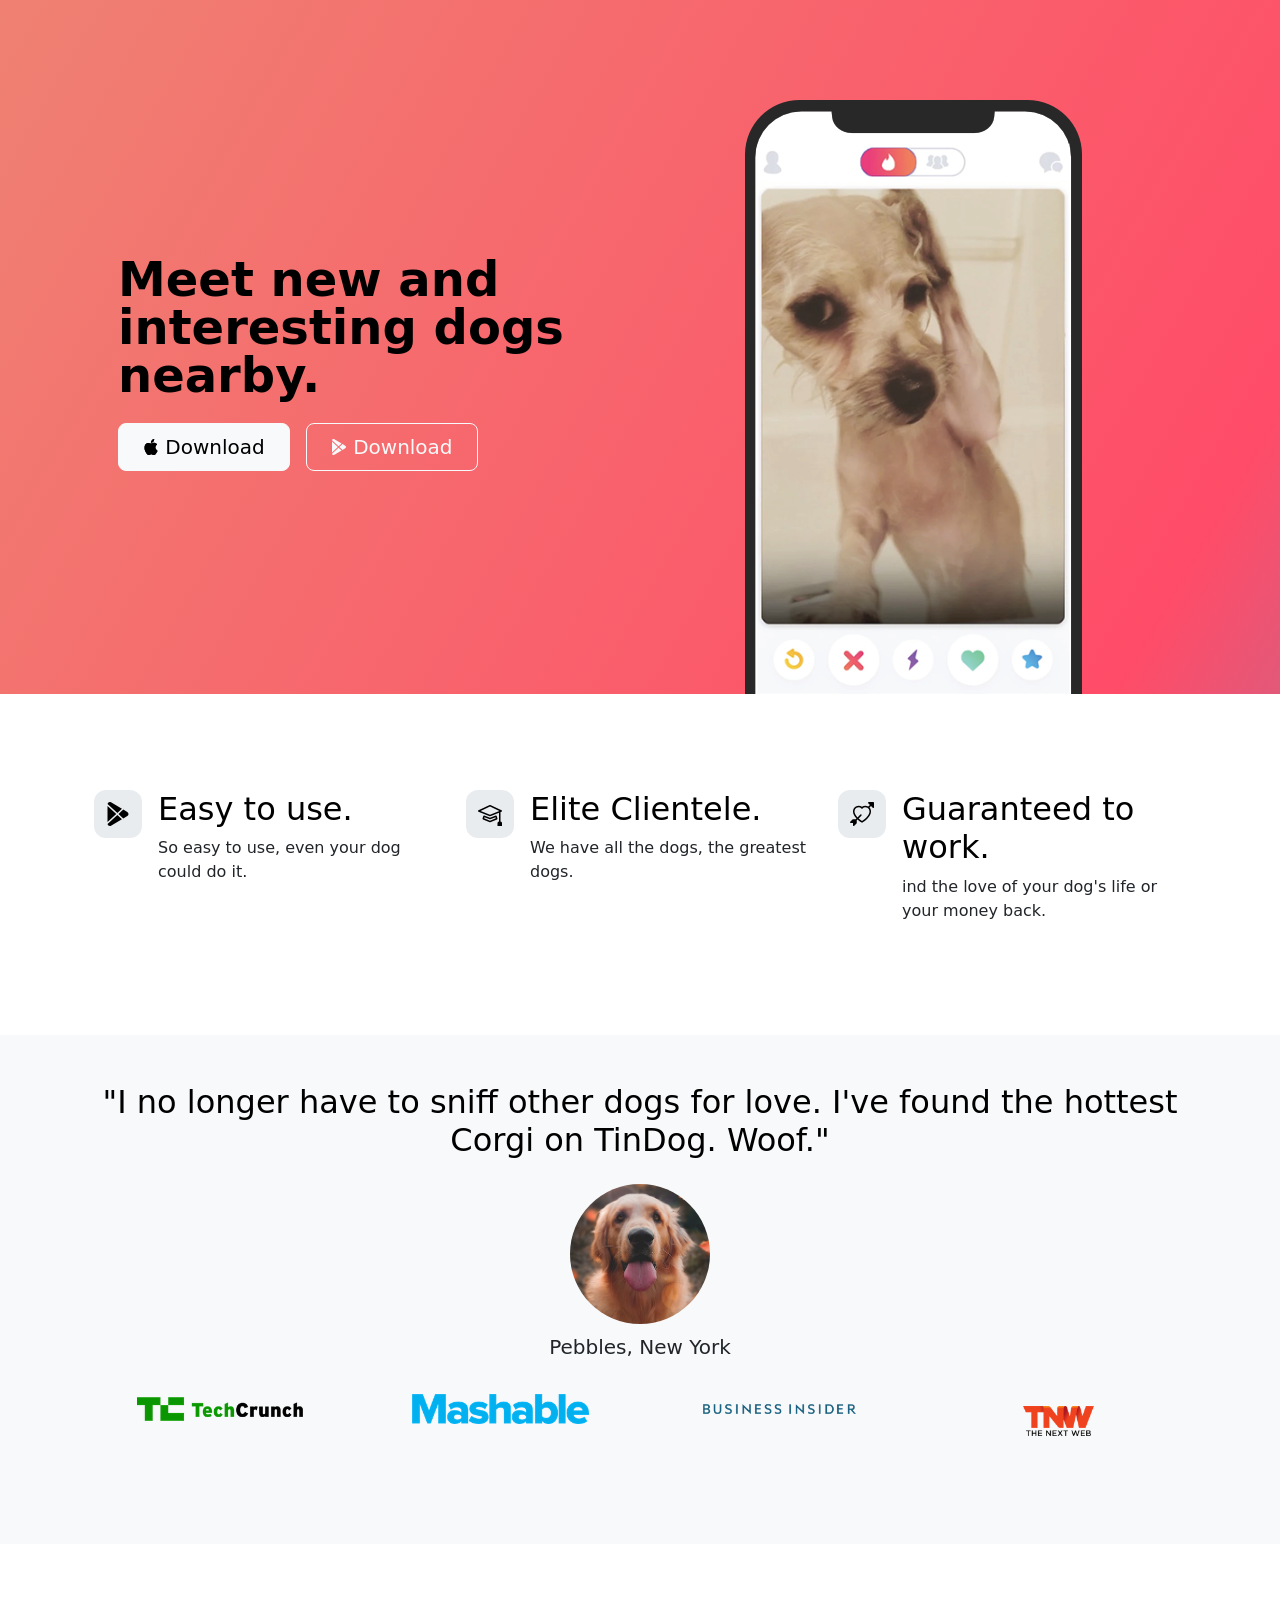
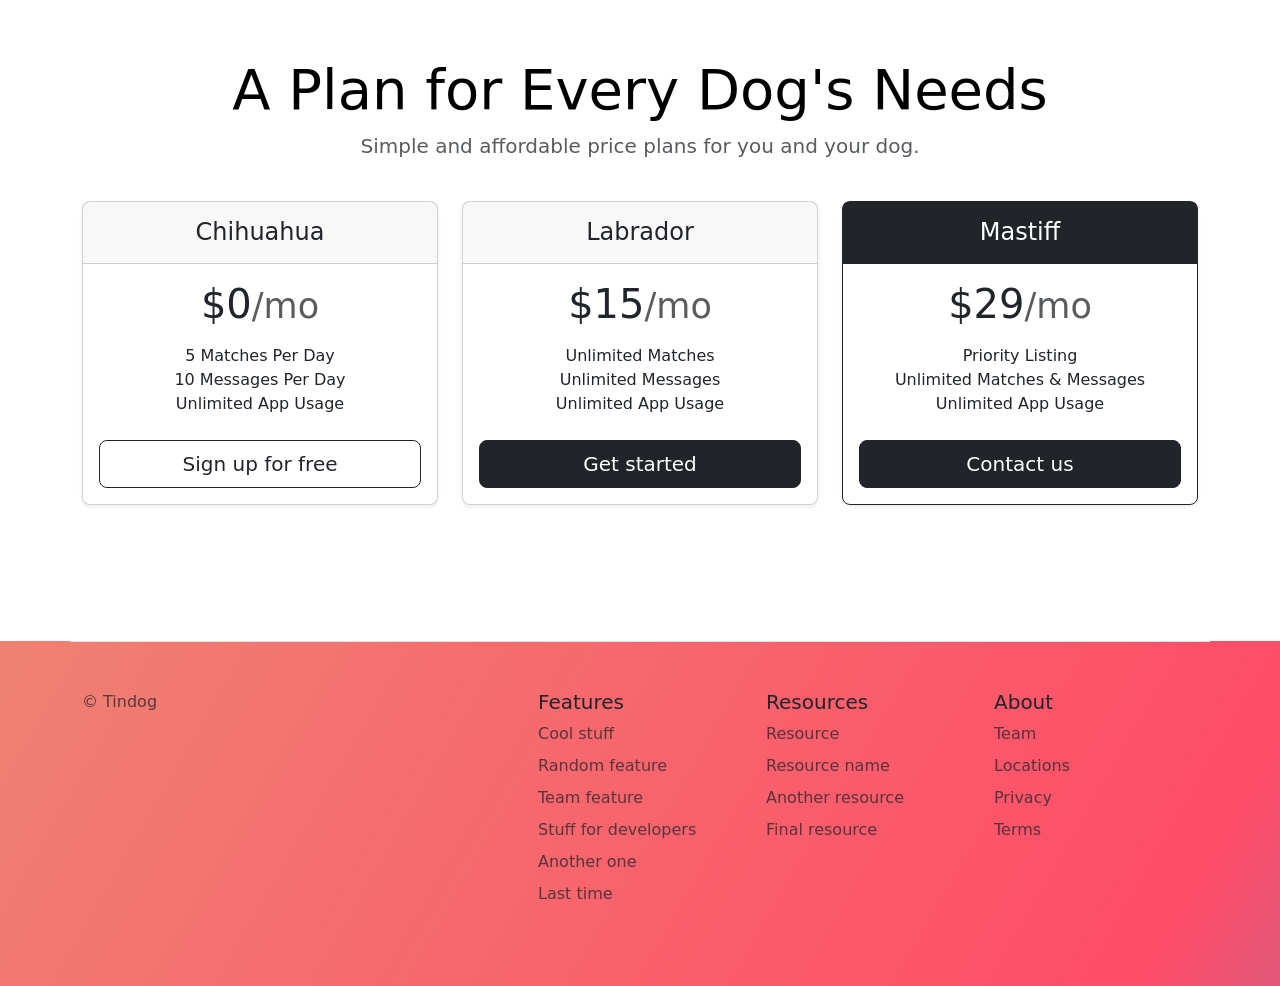
==== index.html @ 47ff02c5 "Add initial HTML structure for TinDog landing page and solution page - Created index.html with secti" ====
<!DOCTYPE html>
<html lang="en">
  <head>
    <meta charset="UTF-8" />
    <meta name="viewport" content="width=device-width, initial-scale=1.0" />
    <title>TinDog</title>
    <link
      href="https://cdn.jsdelivr.net/npm/bootstrap@5.3.8/dist/css/bootstrap.min.css"
      rel="stylesheet"
      integrity="sha384-sRIl4kxILFvY47J16cr9ZwB07vP4J8+LH7qKQnuqkuIAvNWLzeN8tE5YBujZqJLB"
      crossorigin="anonymous"
    />

    <link rel="stylesheet" href="css/style.css" />
  </head>

  <body>
    <!-- Title -->
    <section id="title" class="gradient-background">
      <div class="container col-xxl-8 px-5 pt-5 py-0">
        <div
          class="row flex-lg-row-reverse justify-content-center align-items-center g-5 py-0 pt-4"
        >
          <div class="col-10 col-sm-8 col-lg-6 pt-2">
            <img
              src="./images/iphone.png"
              class="d-block mx-lg-auto img-fluid mt-1 pt-3"
              alt="Bootstrap Themes"
              height="200"
              loading="lazy"
            />
          </div>
          <div class="col-lg-6">
            <h1 class="display-5 fw-bold text-body-emphasis lh-1 mb-3 py-2">
              Meet new and interesting dogs nearby.
            </h1>

            <div class="d-grid gap-2 d-md-flex justify-content-md-start pb-5">
              <button type="button" class="btn btn-light btn-lg px-4 me-md-2">
                <svg
                  xmlns="http://www.w3.org/2000/svg"
                  width="16"
                  height="16"
                  fill="currentColor"
                  class="bi bi-apple mb-1"
                  viewBox="0 0 16 16"
                >
                  <path
                    d="M11.182.008C11.148-.03 9.923.023 8.857 1.18c-1.066 1.156-.902 2.482-.878 2.516.024.034 1.52.087 2.475-1.258.955-1.345.762-2.391.728-2.43Zm3.314 11.733c-.048-.096-2.325-1.234-2.113-3.422.212-2.189 1.675-2.789 1.698-2.854.023-.065-.597-.79-1.254-1.157a3.692 3.692 0 0 0-1.563-.434c-.108-.003-.483-.095-1.254.116-.508.139-1.653.589-1.968.607-.316.018-1.256-.522-2.267-.665-.647-.125-1.333.131-1.824.328-.49.196-1.422.754-2.074 2.237-.652 1.482-.311 3.83-.067 4.56.244.729.625 1.924 1.273 2.796.576.984 1.34 1.667 1.659 1.899.319.232 1.219.386 1.843.067.502-.308 1.408-.485 1.766-.472.357.013 1.061.154 1.782.539.571.197 1.111.115 1.652-.105.541-.221 1.324-1.059 2.238-2.758.347-.79.505-1.217.473-1.282Z"
                  />
                  <path
                    d="M11.182.008C11.148-.03 9.923.023 8.857 1.18c-1.066 1.156-.902 2.482-.878 2.516.024.034 1.52.087 2.475-1.258.955-1.345.762-2.391.728-2.43Zm3.314 11.733c-.048-.096-2.325-1.234-2.113-3.422.212-2.189 1.675-2.789 1.698-2.854.023-.065-.597-.79-1.254-1.157a3.692 3.692 0 0 0-1.563-.434c-.108-.003-.483-.095-1.254.116-.508.139-1.653.589-1.968.607-.316.018-1.256-.522-2.267-.665-.647-.125-1.333.131-1.824.328-.49.196-1.422.754-2.074 2.237-.652 1.482-.311 3.83-.067 4.56.244.729.625 1.924 1.273 2.796.576.984 1.34 1.667 1.659 1.899.319.232 1.219.386 1.843.067.502-.308 1.408-.485 1.766-.472.357.013 1.061.154 1.782.539.571.197 1.111.115 1.652-.105.541-.221 1.324-1.059 2.238-2.758.347-.79.505-1.217.473-1.282Z"
                  />
                </svg>
                Download
              </button>
              <button type="button" class="btn btn-outline-light btn-lg px-4">
                <svg
                  xmlns="http://www.w3.org/2000/svg"
                  width="16"
                  height="16"
                  fill="currentColor"
                  class="bi bi-google-play mb-1"
                  viewBox="0 0 16 16"
                >
                  <path
                    d="M14.222 9.374c1.037-.61 1.037-2.137 0-2.748L11.528 5.04 8.32 8l3.207 2.96 2.694-1.586Zm-3.595 2.116L7.583 8.68 1.03 14.73c.201 1.029 1.36 1.61 2.303 1.055l7.294-4.295ZM1 13.396V2.603L6.846 8 1 13.396ZM1.03 1.27l6.553 6.05 3.044-2.81L3.333.215C2.39-.341 1.231.24 1.03 1.27Z"
                  />
                </svg>
                Download
              </button>
            </div>
          </div>
        </div>
      </div>
    </section>
    <!-- Features -->
    <section id="features">
      <div class="container px-4 py-5 p-0" id="hanging-icons" height="200">
        <div class="row g-4 py-5 pb-0 row-cols-1 row-cols-lg-3">
          <div class="col d-flex align-items-start">
            <div
              class="icon-square text-body-emphasis bg-body-secondary d-inline-flex align-items-center justify-content-center fs-4 flex-shrink-0 me-3"
            >
              <svg
                class="bi"
                width="1em"
                height="1em"
                aria-hidden="true"
                xmlns="http://www.w3.org/2000/svg"
                height="30"
                fill="currentColor"
                class="bi bi-check2-circle"
                viewBox="0 0 16 16"
              >
                <path
                  d="M14.222 9.374c1.037-.61 1.037-2.137 0-2.748L11.528 5.04 8.32 8l3.207 2.96 2.694-1.586Zm-3.595 2.116L7.583 8.68 1.03 14.73c.201 1.029 1.36 1.61 2.303 1.055l7.294-4.295ZM1 13.396V2.603L6.846 8 1 13.396ZM1.03 1.27l6.553 6.05 3.044-2.81L3.333.215C2.39-.341 1.231.24 1.03 1.27Z"
                />
                <use xlink:href="#toggles2"></use>
              </svg>
            </div>
            <div>
              <h3 class="fs-2 text-body-emphasis">Easy to use.</h3>
              <p>So easy to use, even your dog could do it.</p>
            </div>
          </div>
          <div class="col d-flex align-items-start">
            <div
              class="icon-square text-body-emphasis bg-body-secondary d-inline-flex align-items-center justify-content-center fs-4 flex-shrink-0 me-3"
            >
              <svg
                class="bi"
                width="1em"
                height="1em"
                aria-hidden="true"
                xmlns="http://www.w3.org/2000/svg"
                height="30"
                fill="currentColor"
                class="bi bi-mortarboard"
                viewBox="0 0 16 16"
              >
                <path
                  d="M8.211 2.047a.5.5 0 0 0-.422 0l-7.5 3.5a.5.5 0 0 0 .025.917l7.5 3a.5.5 0 0 0 .372 0L14 7.14V13a1 1 0 0 0-1 1v2h3v-2a1 1 0 0 0-1-1V6.739l.686-.275a.5.5 0 0 0 .025-.917l-7.5-3.5ZM8 8.46 1.758 5.965 8 3.052l6.242 2.913L8 8.46Z"
                />
                <path
                  d="M4.176 9.032a.5.5 0 0 0-.656.327l-.5 1.7a.5.5 0 0 0 .294.605l4.5 1.8a.5.5 0 0 0 .372 0l4.5-1.8a.5.5 0 0 0 .294-.605l-.5-1.7a.5.5 0 0 0-.656-.327L8 10.466 4.176 9.032Zm-.068 1.873.22-.748 3.496 1.311a.5.5 0 0 0 .352 0l3.496-1.311.22.748L8 12.46l-3.892-1.556Z"
                />
                <use xlink:href="#cpu-fill"></use>
              </svg>
            </div>
            <div>
              <h3 class="fs-2 text-body-emphasis">Elite Clientele.</h3>
              <p>We have all the dogs, the greatest dogs.</p>
            </div>
          </div>
          <div class="col d-flex align-items-start">
            <div
              class="icon-square text-body-emphasis bg-body-secondary d-inline-flex align-items-center justify-content-center fs-4 flex-shrink-0 me-3"
            >
              <svg
                class="bi"
                width="1em"
                height="1em"
                aria-hidden="true"
                xmlns="http://www.w3.org/2000/svg"
                height="30"
                fill="currentColor"
                class="bi bi-arrow-through-heart"
                viewBox="0 0 16 16"
              >
                <path
                  fill-rule="evenodd"
                  d="M2.854 15.854A.5.5 0 0 1 2 15.5V14H.5a.5.5 0 0 1-.354-.854l1.5-1.5A.5.5 0 0 1 2 11.5h1.793l.53-.53c-.771-.802-1.328-1.58-1.704-2.32-.798-1.575-.775-2.996-.213-4.092C3.426 2.565 6.18 1.809 8 3.233c1.25-.98 2.944-.928 4.212-.152L13.292 2 12.147.854A.5.5 0 0 1 12.5 0h3a.5.5 0 0 1 .5.5v3a.5.5 0 0 1-.854.354L14 2.707l-1.006 1.006c.236.248.44.531.6.845.562 1.096.585 2.517-.213 4.092-.793 1.563-2.395 3.288-5.105 5.08L8 13.912l-.276-.182a21.86 21.86 0 0 1-2.685-2.062l-.539.54V14a.5.5 0 0 1-.146.354l-1.5 1.5Zm2.893-4.894A20.419 20.419 0 0 0 8 12.71c2.456-1.666 3.827-3.207 4.489-4.512.679-1.34.607-2.42.215-3.185-.817-1.595-3.087-2.054-4.346-.761L8 4.62l-.358-.368c-1.259-1.293-3.53-.834-4.346.761-.392.766-.464 1.845.215 3.185.323.636.815 1.33 1.519 2.065l1.866-1.867a.5.5 0 1 1 .708.708L5.747 10.96Z"
                />
                <use xlink:href="#tools"></use>
              </svg>
            </div>
            <div>
              <h3 class="fs-2 text-body-emphasis">Guaranteed to work.</h3>
              <p>ind the love of your dog's life or your money back.</p>
            </div>
          </div>
        </div>
      </div>
    </section>
    <!-- Testimonial -->
    <section id="testimonial" class="bg-body-tertiary">
      <div class="my-5 bg-body-tertiary">
        <div class="pb-5 text-center by-body-em">
          <div class="container py-5">
            <h2 class="text-body-emphasis">
              "I no longer have to sniff other dogs for love. I've found the
              hottest Corgi on TinDog. Woof."
            </h2>
            <div class="py-3">
              <img
                src="./images/dog-img.jpg"
                class="bd-placeholder-img rounded-circle"
                alt="Example image"
                aria-label="Placeholder"
                preserveAspectRatio="xMidYMid slice"
                width="140"
                height="140"
                loading="lazy"
              />
              <title>Placeholder</title>
              <rect
                width="100%"
                height="100%"
                fill="var(--bs-secondary-color)"
              ></rect>
              <p class="col-lg-8 mx-auto lead mt-2">Pebbles, New York</p>
            </div>
            <div class="container" id="custom-cards">
              <div class="row text-center align-items-center">
                <div class="col-lg-3 col-sm-12 pb-4">
                  <img
                    src="images/techcrunch.png"
                    src="images/tnw.png"
                    height="30"
                    alt="techcrunch"
                  />
                </div>

                <div class="col-lg-3 col-sm-12 pb-4">
                  <img
                    src="images/mashable.png"
                    src="images/tnw.png"
                    height="30"
                    alt="mashable"
                  />
                </div>

                <div class="col-lg-3 col-sm-12 pb-4">
                  <img
                    src="images/bizinsider.png"
                    height="30"
                    alt="bizinsider"
                  />
                </div>

                <div class="col-lg-3 col-sm-12">
                  <img src="images/tnw.png" height="30" alt="tnw" />
                </div>
              </div>
            </div>
          </div>
        </div>
      </div>
    </section>
    <!-- Pricing -->
    <section id="pricing">
      <div class="container py-5">
        <div class="pricing-header p-3 pb-md-4 mx-auto text-center">
          <h1 class="display-4 fw-normal text-body-emphasis">
            A Plan for Every Dog's Needs
          </h1>
          <p class="fs-5 text-body-secondary">
            Simple and affordable price plans for you and your dog.
          </p>
        </div>
        <div class="row row-cols-1 row-cols-md-3 mb-3 text-center">
          <div class="col">
            <div class="card mb-4 rounded-3 shadow-sm">
              <div class="card-header py-3">
                <h4 class="my-0 fw-normal">Chihuahua</h4>
              </div>
              <div class="card-body">
                <h1 class="card-title pricing-card-title">
                  $0<small class="text-body-secondary fw-light">/mo</small>
                </h1>
                <ul class="list-unstyled mt-3 mb-4">
                  <li>5 Matches Per Day</li>
                  <li>10 Messages Per Day</li>
                  <li>Unlimited App Usage</li>
                </ul>
                <button type="button" class="w-100 btn btn-lg btn-outline-dark">
                  Sign up for free
                </button>
              </div>
            </div>
          </div>
          <div class="col">
            <div class="card mb-4 rounded-3 shadow-sm">
              <div class="card-header py-3">
                <h4 class="my-0 fw-normal">Labrador</h4>
              </div>
              <div class="card-body">
                <h1 class="card-title pricing-card-title">
                  $15<small class="text-body-secondary fw-light">/mo</small>
                </h1>
                <ul class="list-unstyled mt-3 mb-4">
                  <li>Unlimited Matches</li>
                  <li>Unlimited Messages</li>
                  <li>Unlimited App Usage</li>
                </ul>
                <button type="button" class="w-100 btn btn-lg btn-dark">
                  Get started
                </button>
              </div>
            </div>
          </div>
          <div class="col">
            <div class="card mb-4 rounded-3 shadow-sm border-dark">
              <div class="card-header py-3 text-bg-dark border-dark">
                <h4 class="my-0 fw-normal">Mastiff</h4>
              </div>
              <div class="card-body">
                <h1 class="card-title pricing-card-title">
                  $29<small class="text-body-secondary fw-light">/mo</small>
                </h1>
                <ul class="list-unstyled mt-3 mb-4">
                  <li>Priority Listing</li>
                  <li>Unlimited Matches & Messages</li>
                  <li>Unlimited App Usage</li>
                </ul>
                <button type="button" class="w-100 btn btn-lg btn-dark">
                  Contact us
                </button>
              </div>
            </div>
          </div>
        </div>
      </div>
    </section>

    <!-- Footer -->
    <section id="footer" class="gradient-background">
      <div class="container my-0">
        <footer
          class="footer row row-cols-1 row-cols-sm-1 row-cols-md-5 py-5 mt-5 border-top"
        >
          <div class="col mb-3">
            <a class="text-body-secondary text-decoration-none" href="#"
              >© Tindog</a
            >
          </div>
          <div class="col mb-3"></div>
          <div class="col mb-3">
            <h5>Features</h5>
            <ul class="list-unstyled flex-column text-small">
              <li class="mb-2">
                <a
                  class="link-secondary text-decoration-none text-body-secondary fw-light"
                  href="#"
                  >Cool stuff</a
                >
              </li>
              <li class="mb-2">
                <a
                  class="link-secondary text-decoration-none text-body-secondary fw-light"
                  href="#"
                  >Random feature</a
                >
              </li>
              <li class="mb-2">
                <a
                  class="link-secondary text-decoration-none text-body-secondary fw-light"
                  href="#"
                  >Team feature</a
                >
              </li>
              <li class="mb-2">
                <a
                  class="link-secondary text-decoration-none text-body-secondary fw-light"
                  href="#"
                  >Stuff for developers</a
                >
              </li>
              <li class="mb-2">
                <a
                  class="link-secondary text-decoration-none text-body-secondary fw-light"
                  href="#"
                  >Another one</a
                >
              </li>
              <li class="mb-2">
                <a
                  class="link-secondary text-decoration-none text-body-secondary fw-light"
                  href="#"
                  >Last time</a
                >
              </li>
            </ul>
          </div>
          <div class="col mb-3">
            <h5>Resources</h5>
            <ul
              class="list-unstyled flex-column text-body-secondary text-small"
            >
              <li class="mb-2">
                <a
                  class="link-secondary text-decoration-none text-body-secondary fw-light"
                  href="#"
                  >Resource</a
                >
              </li>
              <li class="mb-2">
                <a
                  class="link-secondary text-decoration-none text-body-secondary fw-light"
                  href="#"
                  >Resource name</a
                >
              </li>
              <li class="mb-2">
                <a
                  class="link-secondary text-decoration-none text-body-secondary fw-light"
                  href="#"
                  >Another resource</a
                >
              </li>
              <li class="mb-2">
                <a
                  class="link-secondary text-decoration-none text-body-secondary fw-light"
                  href="#"
                  >Final resource</a
                >
              </li>
            </ul>
          </div>
          <div class="col mb-3">
            <h5>About</h5>
            <ul class="list-unstyled flex-column text-small">
              <li class="mb-2">
                <a
                  class="link-secondary text-decoration-none text-body-secondary fw-light"
                  href="#"
                  >Team</a
                >
              </li>
              <li class="mb-2">
                <a
                  class="link-secondary text-decoration-none text-body-secondary fw-light"
                  href="#"
                  >Locations</a
                >
              </li>
              <li class="mb-2">
                <a
                  class="link-secondary text-decoration-none text-body-secondary fw-light"
                  href="#"
                  >Privacy</a
                >
              </li>
              <li class="mb-2">
                <a
                  class="link-secondary text-decoration-none text-body-secondary fw-light"
                  href="#"
                  >Terms</a
                >
              </li>
            </ul>
          </div>
        </footer>
      </div>
    </section>
    <!-- Bootstrap JS Bundle with Popper -->
    <script
      src="https://cdn.jsdelivr.net/npm/bootstrap@5.3.8/dist/js/bootstrap.bundle.min.js"
      integrity="sha384-FKyoEForCGlyvwx9Hj09JcYn3nv7wiPVlz7YYwJrWVcXK/BmnVDxM+D2scQbITxI"
      crossorigin="anonymous"
    ></script>
  </body>
</html>
---- css/style.css ----
.gradient-background {
  background: linear-gradient(300deg, #00bfff, #ff4c68, #ef8172);
  background-size: 180% 180%;
  animation: gradient-animation 18s ease infinite;
}

@keyframes gradient-animation {
  0% {
    background-position: 0% 50%;
  }
  50% {
    background-position: 100% 50%;
  }
  100% {
    background-position: 0% 50%;
  }
}

.icon-square {
  width: 3rem;
  height: 3rem;
  border-radius: 0.75rem;
}

.profile-img {
  height: 100px;
  border-radius: 50%;
}

/* Testimonial: default (light) background and smooth transition to dark */
#tetimonial {
  background-color: rgb(248, 249, 250); /* light gray */
  color: #111111; /* dark text for contrast */
  transition: background-color 240ms ease, color 240ms ease;
}


/* Dark-mode: prefer user's OS/browser setting */
@media (prefers-color-scheme: dark) {
  #testimonial {
    background-color: rgb(52, 85, 101);
    color: #121213; /* light text for contrast in dark mode */
  }
}

/* Manual toggle: add `dark-mode` to the root element to force dark styling */
.dark-mode #testimonial {
  background-color: rgb(248, 249, 250);
  color: #0e0f0f;
}
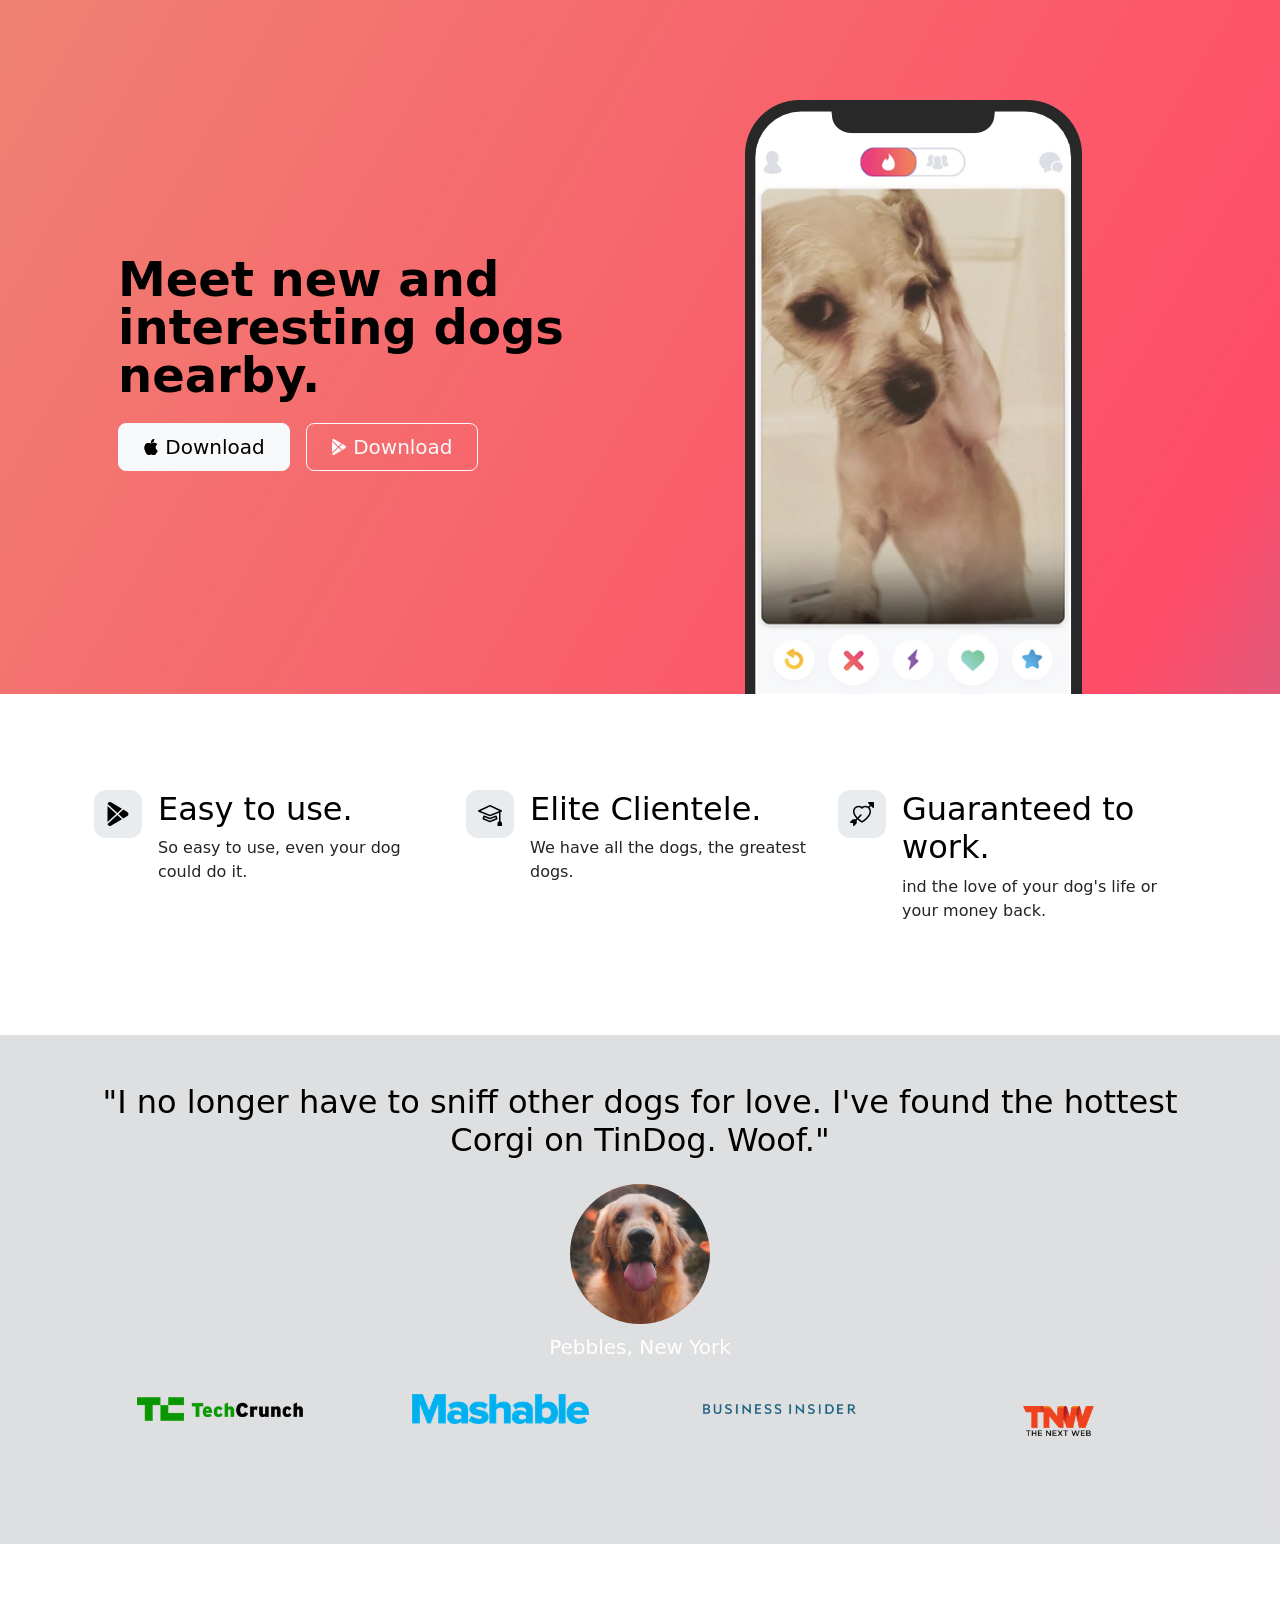
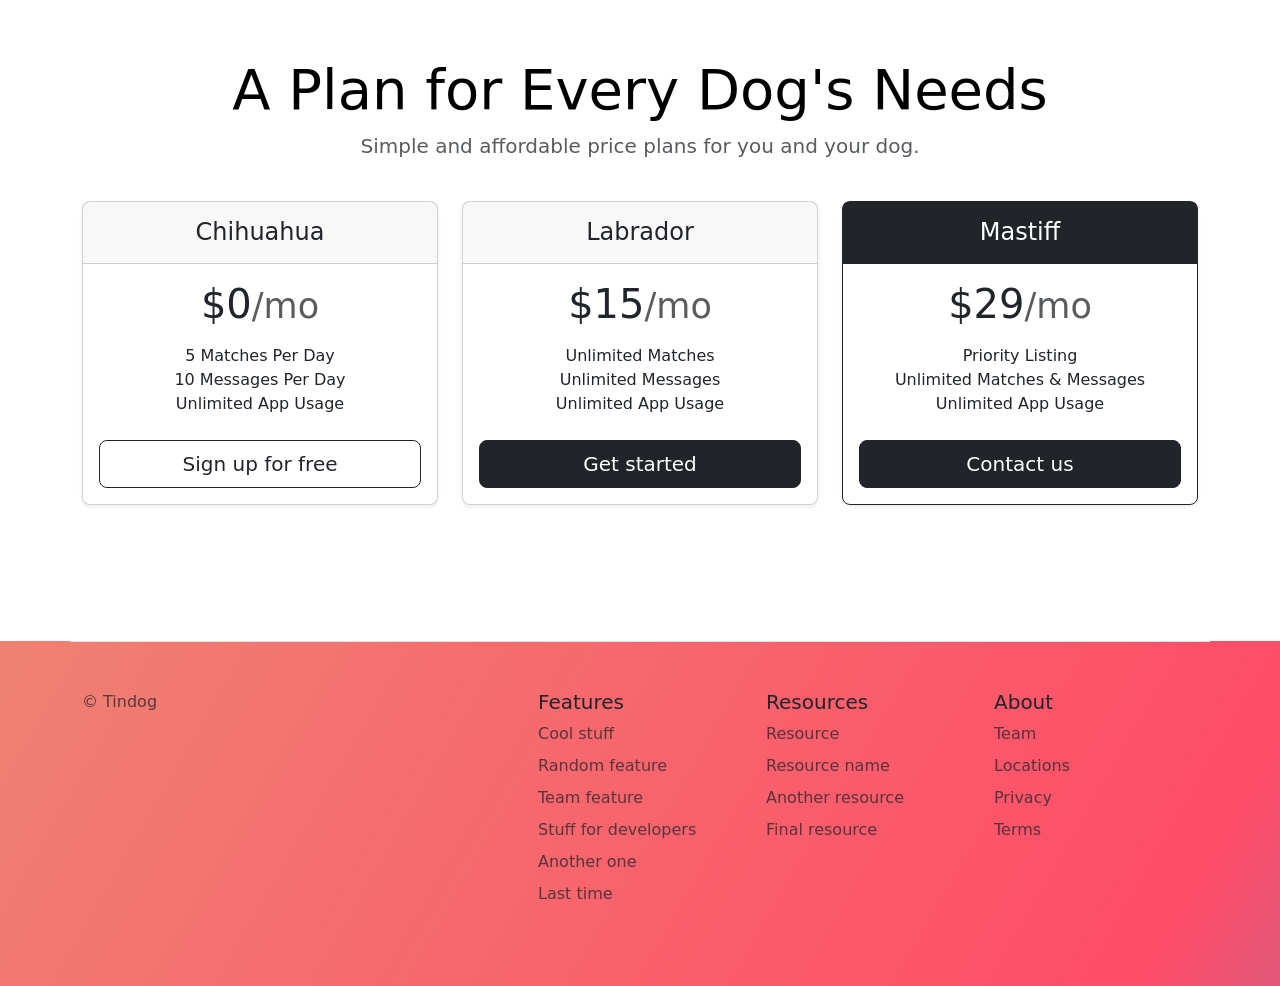
==== commit 7eb308e3: "Fix testimonial section styles and clean up HTML structure" ====
--- a/index.html
+++ b/index.html
@@ -164,9 +164,9 @@
       </div>
     </section>
     <!-- Testimonial -->
-    <section id="testimonial" class="bg-body-tertiary">
-      <div class="my-5 bg-body-tertiary">
-        <div class="pb-5 text-center by-body-em">
+    <section id="testimonial">
+      <div class="my-5">
+        <div class="pb-5 text-center">
           <div class="container py-5">
             <h2 class="text-body-emphasis">
               "I no longer have to sniff other dogs for love. I've found the
--- a/css/style.css
+++ b/css/style.css
@@ -28,9 +28,9 @@
 }
 
 /* Testimonial: default (light) background and smooth transition to dark */
-#tetimonial {
-  background-color: rgb(248, 249, 250); /* light gray */
-  color: #111111; /* dark text for contrast */
+#testimonial {
+  background-color: rgba(93, 96, 108, 0.2); /* light gray */
+  color: #ffffff; /* dark text for contrast */
   transition: background-color 240ms ease, color 240ms ease;
 }
 
@@ -38,13 +38,7 @@
 /* Dark-mode: prefer user's OS/browser setting */
 @media (prefers-color-scheme: dark) {
   #testimonial {
-    background-color: rgb(52, 85, 101);
+    background-color: rgb(248, 249, 250);
     color: #121213; /* light text for contrast in dark mode */
   }
-}
-
-/* Manual toggle: add `dark-mode` to the root element to force dark styling */
-.dark-mode #testimonial {
-  background-color: rgb(248, 249, 250);
-  color: #0e0f0f;
-}
+}
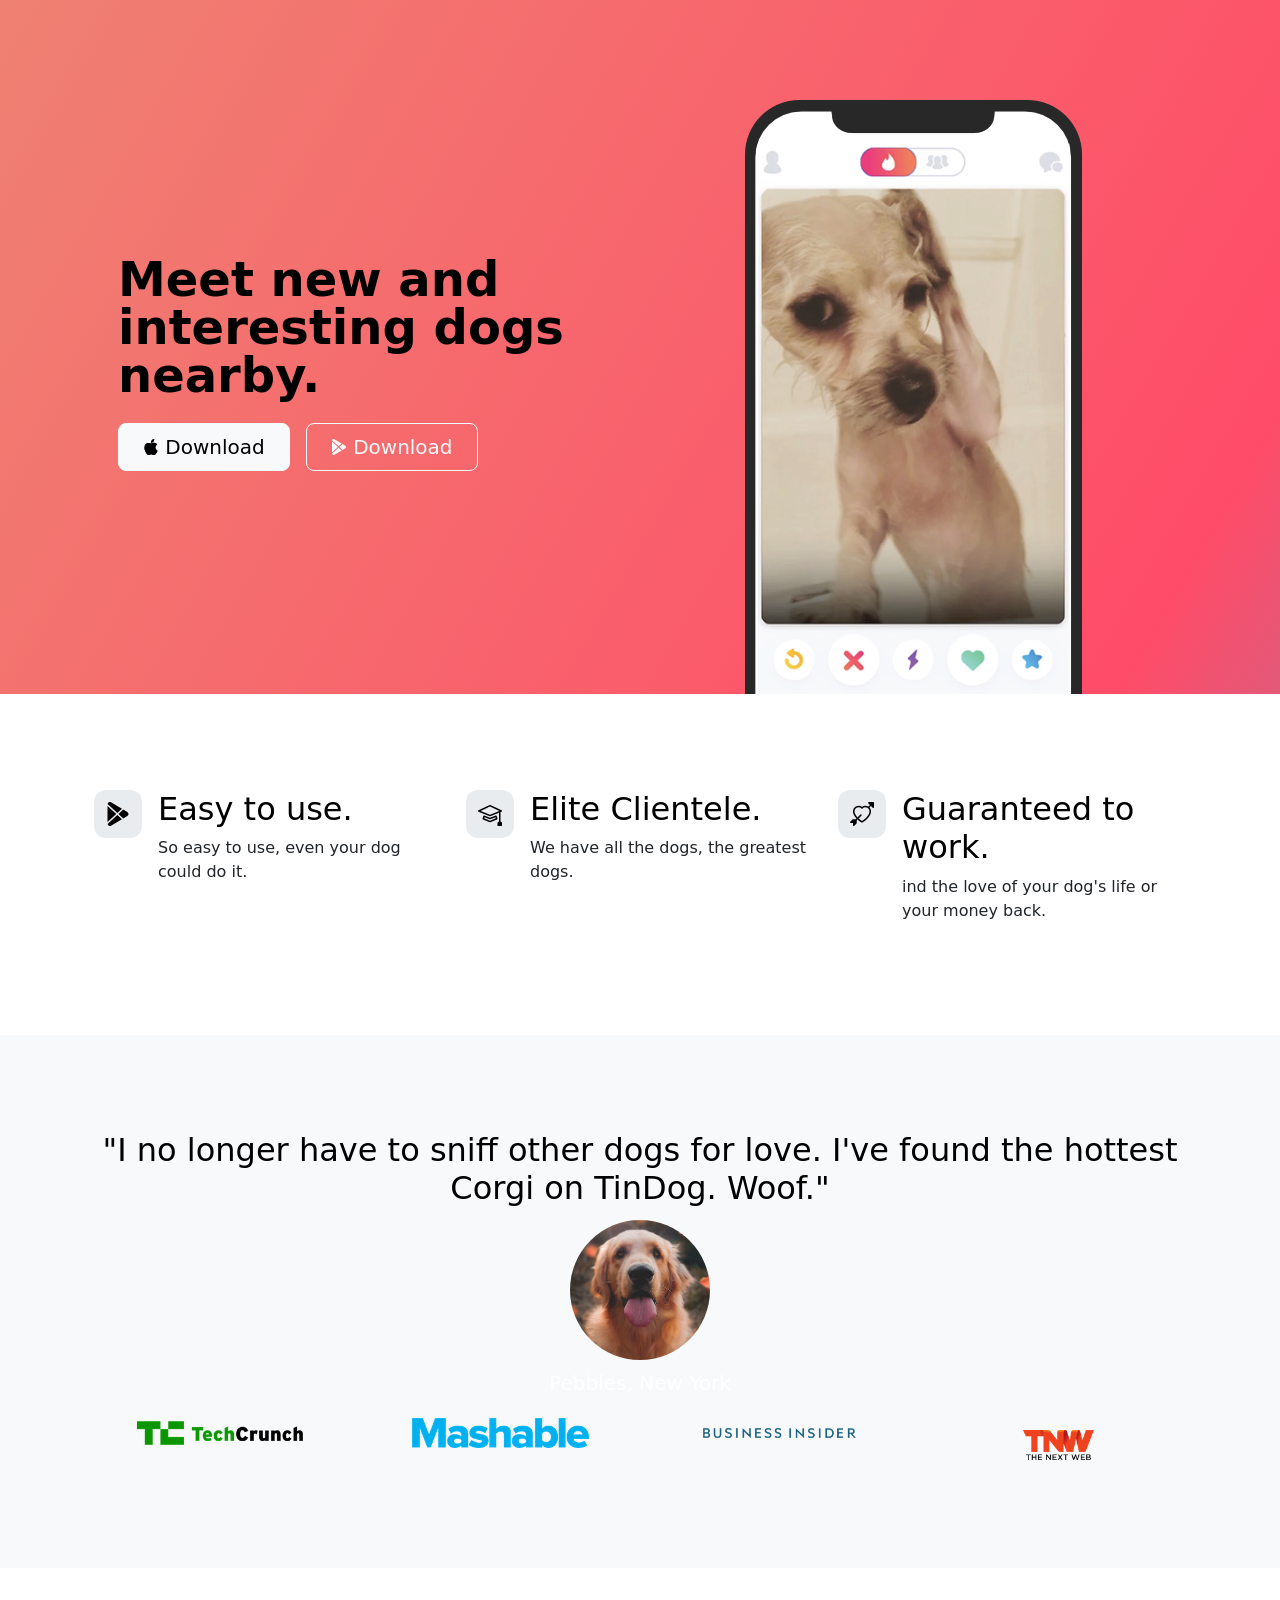
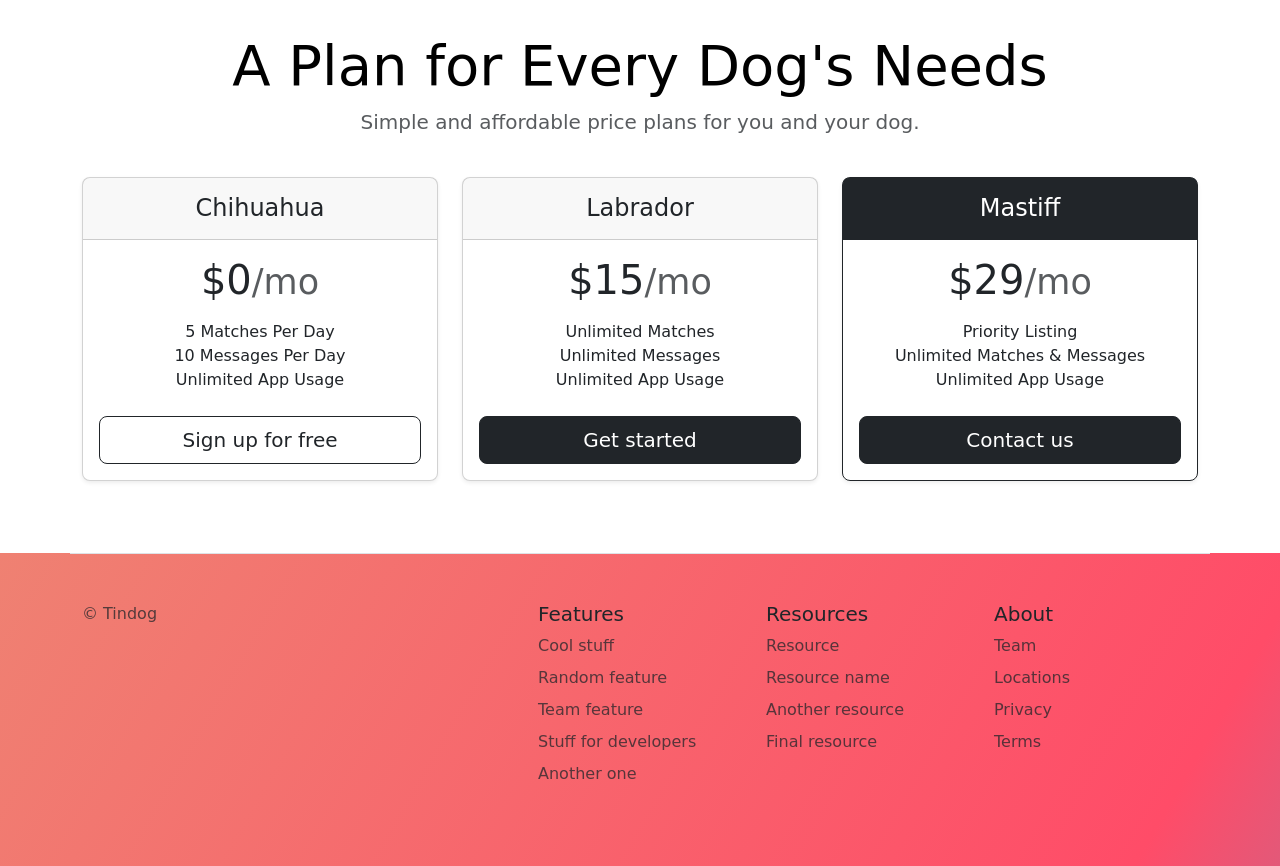
==== commit b3870e8e: "Refactor testimonial section styles and update HTML structure for improved layout" ====
--- a/index.html
+++ b/index.html
@@ -164,15 +164,15 @@
       </div>
     </section>
     <!-- Testimonial -->
-    <section id="testimonial">
+    <section id="testimonial" class="bg-body-tertiary">
       <div class="my-5">
-        <div class="pb-5 text-center">
+        <div class="p-5 text-center" class="bg-body-tertiary">
           <div class="container py-5">
             <h2 class="text-body-emphasis">
               "I no longer have to sniff other dogs for love. I've found the
               hottest Corgi on TinDog. Woof."
             </h2>
-            <div class="py-3">
+            <div class="py-1">
               <img
                 src="./images/dog-img.jpg"
                 class="bd-placeholder-img rounded-circle"
@@ -230,7 +230,7 @@
     </section>
     <!-- Pricing -->
     <section id="pricing">
-      <div class="container py-5">
+      <div class="container">
         <div class="pricing-header p-3 pb-md-4 mx-auto text-center">
           <h1 class="display-4 fw-normal text-body-emphasis">
             A Plan for Every Dog's Needs
@@ -254,7 +254,10 @@
                   <li>10 Messages Per Day</li>
                   <li>Unlimited App Usage</li>
                 </ul>
-                <button type="button" class="w-100 btn btn-lg btn-outline-dark">
+                <button
+                  type="button"
+                  class="button-price1 w-100 btn btn-lg btn-outline-dark"
+                >
                   Sign up for free
                 </button>
               </div>
@@ -274,7 +277,10 @@
                   <li>Unlimited Messages</li>
                   <li>Unlimited App Usage</li>
                 </ul>
-                <button type="button" class="w-100 btn btn-lg btn-dark">
+                <button
+                  type="button"
+                  class="button-price2 w-100 btn btn-lg btn-dark"
+                >
                   Get started
                 </button>
               </div>
@@ -294,7 +300,10 @@
                   <li>Unlimited Matches & Messages</li>
                   <li>Unlimited App Usage</li>
                 </ul>
-                <button type="button" class="w-100 btn btn-lg btn-dark">
+                <button
+                  type="button"
+                  class="button-price3 w-100 btn btn-lg btn-dark"
+                >
                   Contact us
                 </button>
               </div>
@@ -306,7 +315,7 @@
 
     <!-- Footer -->
     <section id="footer" class="gradient-background">
-      <div class="container my-0">
+      <div class="container my-0 pt-0">
         <footer
           class="footer row row-cols-1 row-cols-sm-1 row-cols-md-5 py-5 mt-5 border-top"
         >
@@ -352,13 +361,6 @@
                   class="link-secondary text-decoration-none text-body-secondary fw-light"
                   href="#"
                   >Another one</a
-                >
-              </li>
-              <li class="mb-2">
-                <a
-                  class="link-secondary text-decoration-none text-body-secondary fw-light"
-                  href="#"
-                  >Last time</a
                 >
               </li>
             </ul>
--- a/css/style.css
+++ b/css/style.css
@@ -27,13 +27,14 @@
   border-radius: 50%;
 }
 
+
+
 /* Testimonial: default (light) background and smooth transition to dark */
 #testimonial {
-  background-color: rgba(93, 96, 108, 0.2); /* light gray */
+  background-color: rgba(89, 114, 142, 0.25); /* light gray */
   color: #ffffff; /* dark text for contrast */
   transition: background-color 240ms ease, color 240ms ease;
 }
-
 
 /* Dark-mode: prefer user's OS/browser setting */
 @media (prefers-color-scheme: dark) {
@@ -41,4 +42,6 @@
     background-color: rgb(248, 249, 250);
     color: #121213; /* light text for contrast in dark mode */
   }
+
+ 
 }
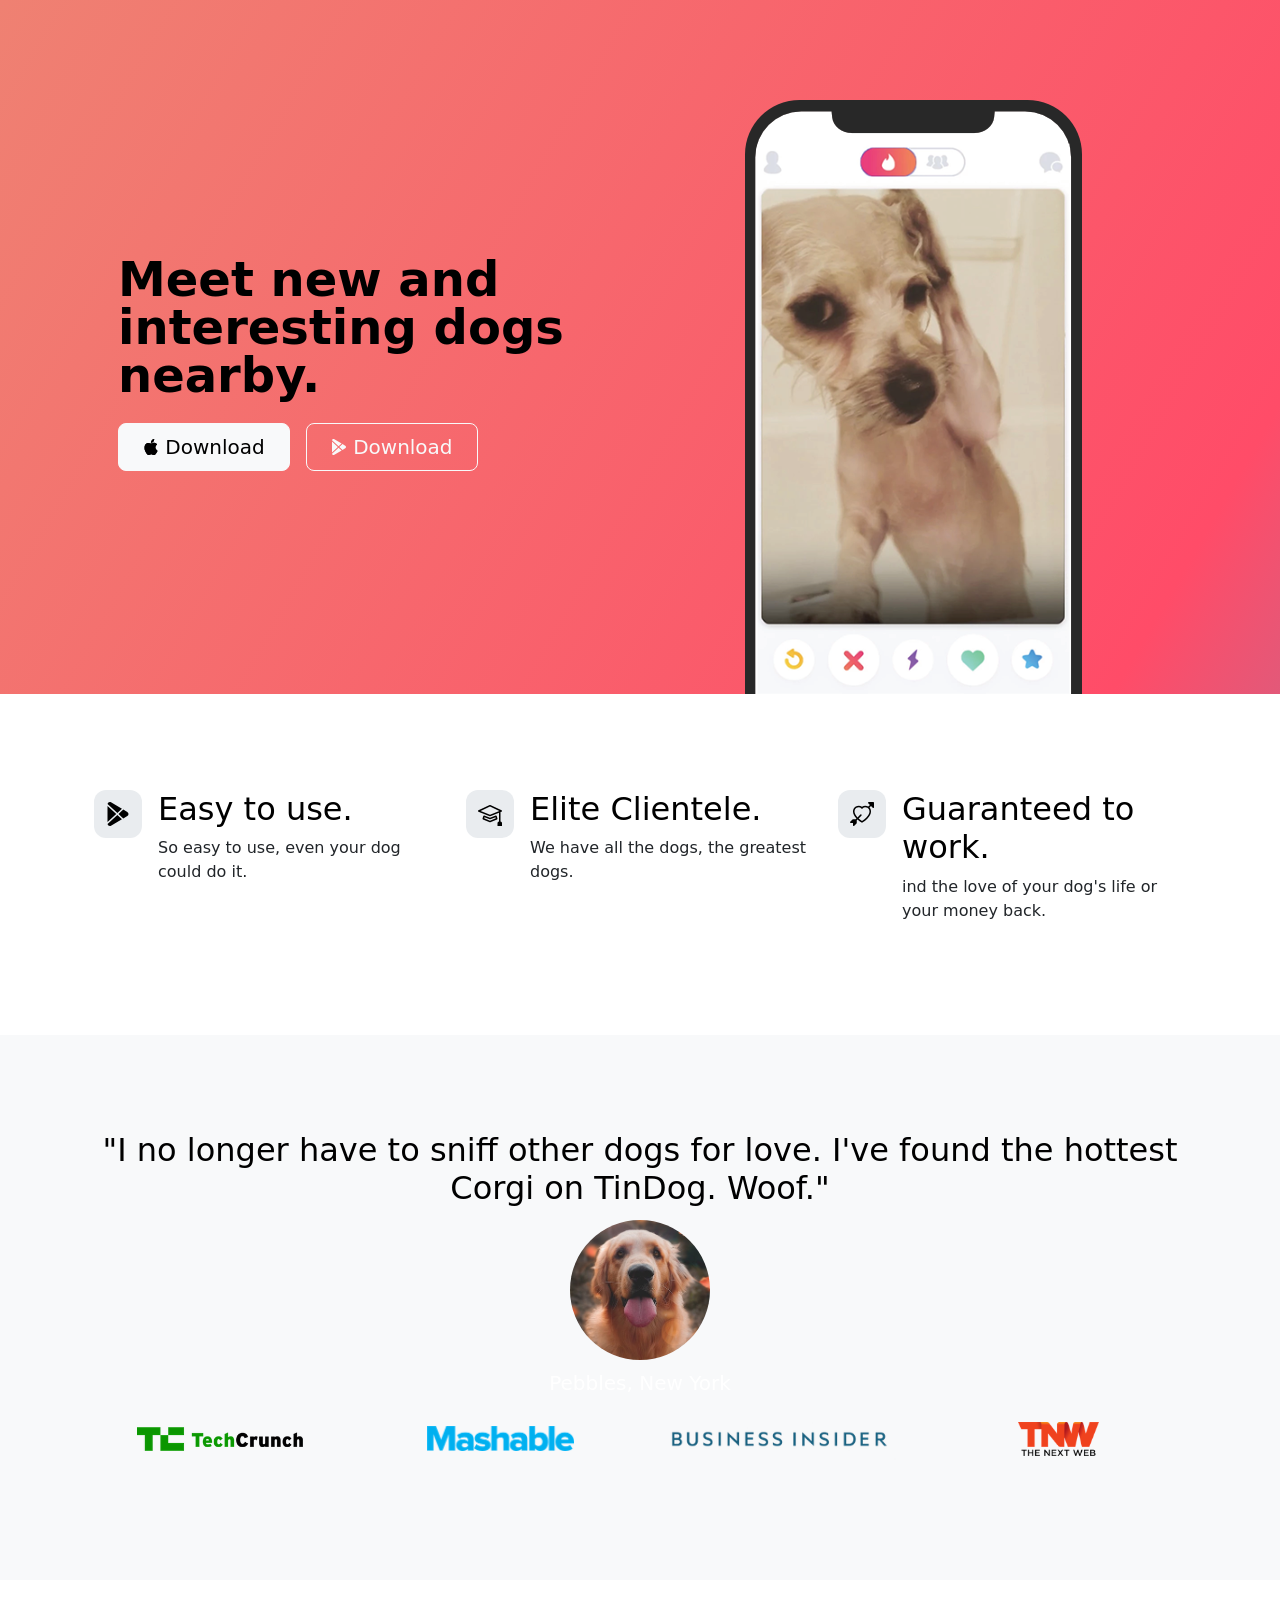
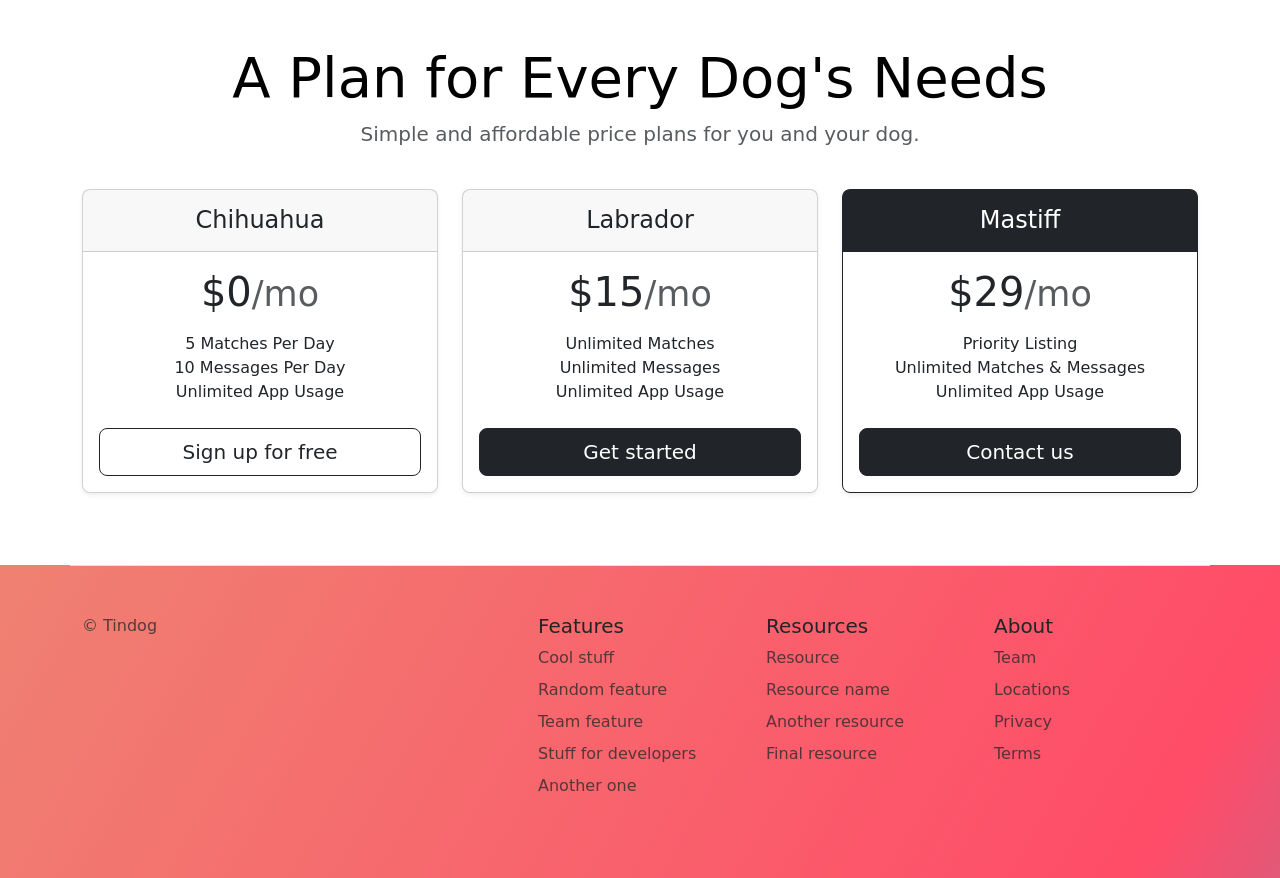
==== commit 796d8849: "Adjust image heights in testimonial section for better alignment" ====
--- a/index.html
+++ b/index.html
@@ -206,7 +206,7 @@
                   <img
                     src="images/mashable.png"
                     src="images/tnw.png"
-                    height="30"
+                    height="25"
                     alt="mashable"
                   />
                 </div>
@@ -214,13 +214,13 @@
                 <div class="col-lg-3 col-sm-12 pb-4">
                   <img
                     src="images/bizinsider.png"
-                    height="30"
+                    height="42"
                     alt="bizinsider"
                   />
                 </div>
 
-                <div class="col-lg-3 col-sm-12">
-                  <img src="images/tnw.png" height="30" alt="tnw" />
+                <div class="col-lg-3 col-sm-12 pb-4">
+                  <img src="images/tnw.png" height="34" alt="tnw" />
                 </div>
               </div>
             </div>
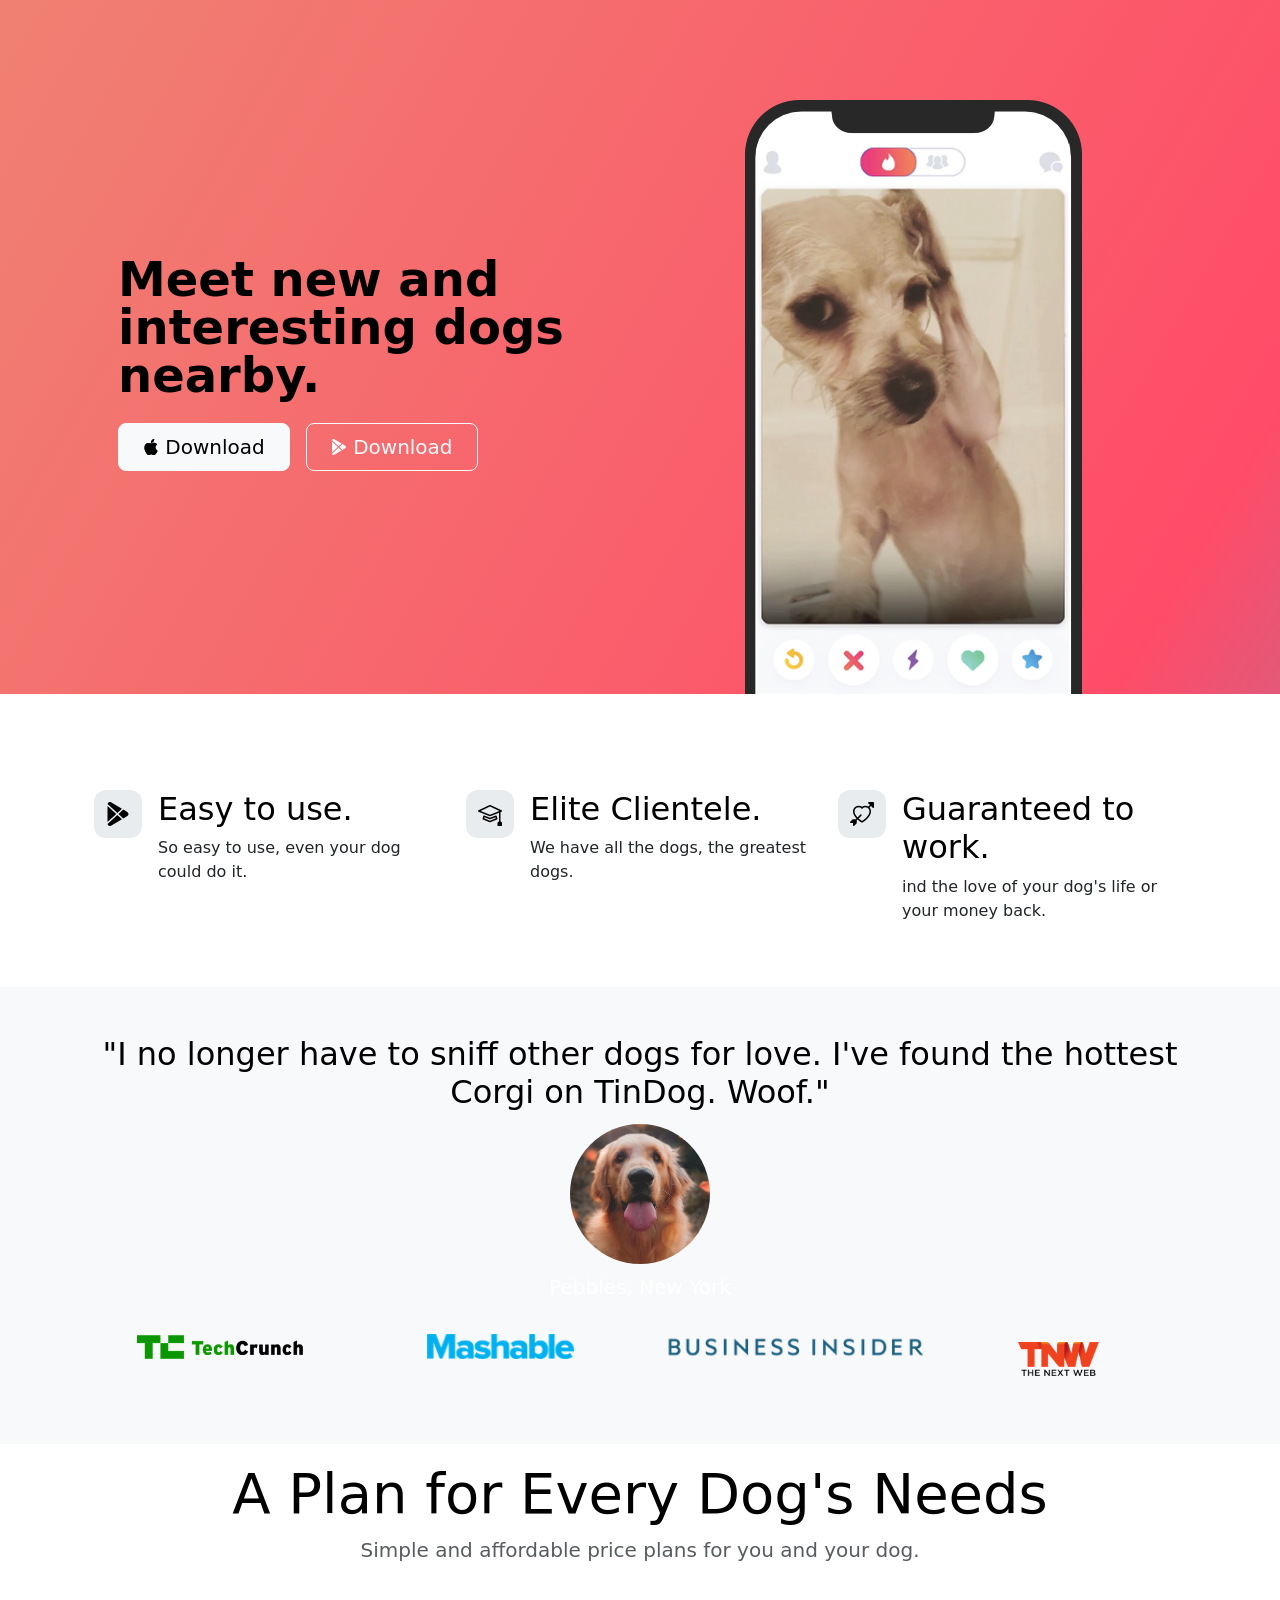
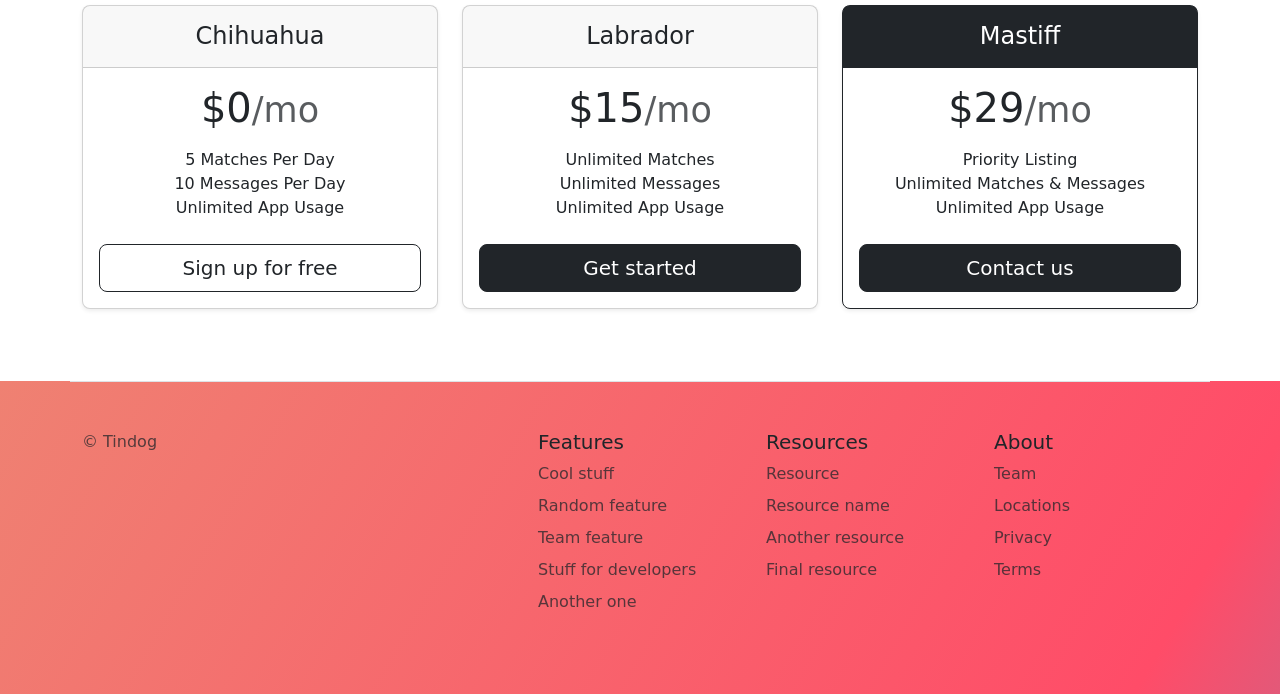
==== commit 8a2ed8ea: "Fix image source paths and adjust heights in the testimonial section for better display" ====
--- a/index.html
+++ b/index.html
@@ -165,9 +165,9 @@
     </section>
     <!-- Testimonial -->
     <section id="testimonial" class="bg-body-tertiary">
-      <div class="my-5">
-        <div class="p-5 text-center" class="bg-body-tertiary">
-          <div class="container py-5">
+      <div class="my-0">
+        <div class="p-4 text-center" class="bg-body-tertiary">
+          <div class="container py-4">
             <h2 class="text-body-emphasis">
               "I no longer have to sniff other dogs for love. I've found the
               hottest Corgi on TinDog. Woof."
@@ -195,32 +195,26 @@
               <div class="row text-center align-items-center">
                 <div class="col-lg-3 col-sm-12 pb-4">
                   <img
-                    src="images/techcrunch.png"
-                    src="images/tnw.png"
+                    src="./images/techcrunch.png"
                     height="30"
                     alt="techcrunch"
                   />
                 </div>
 
                 <div class="col-lg-3 col-sm-12 pb-4">
-                  <img
-                    src="images/mashable.png"
-                    src="images/tnw.png"
-                    height="25"
-                    alt="mashable"
-                  />
+                  <img src="./images/mashable.png" height="25" alt="mashable" />
                 </div>
 
                 <div class="col-lg-3 col-sm-12 pb-4">
                   <img
-                    src="images/bizinsider.png"
-                    height="42"
+                    src="./images/bizinsider.png"
+                    height="50"
                     alt="bizinsider"
                   />
                 </div>
 
-                <div class="col-lg-3 col-sm-12 pb-4">
-                  <img src="images/tnw.png" height="34" alt="tnw" />
+                <div class="col-lg-3 col-sm-12 pb-0">
+                  <img src="./images/tnw.png" height="34" alt="tnw" />
                 </div>
               </div>
             </div>
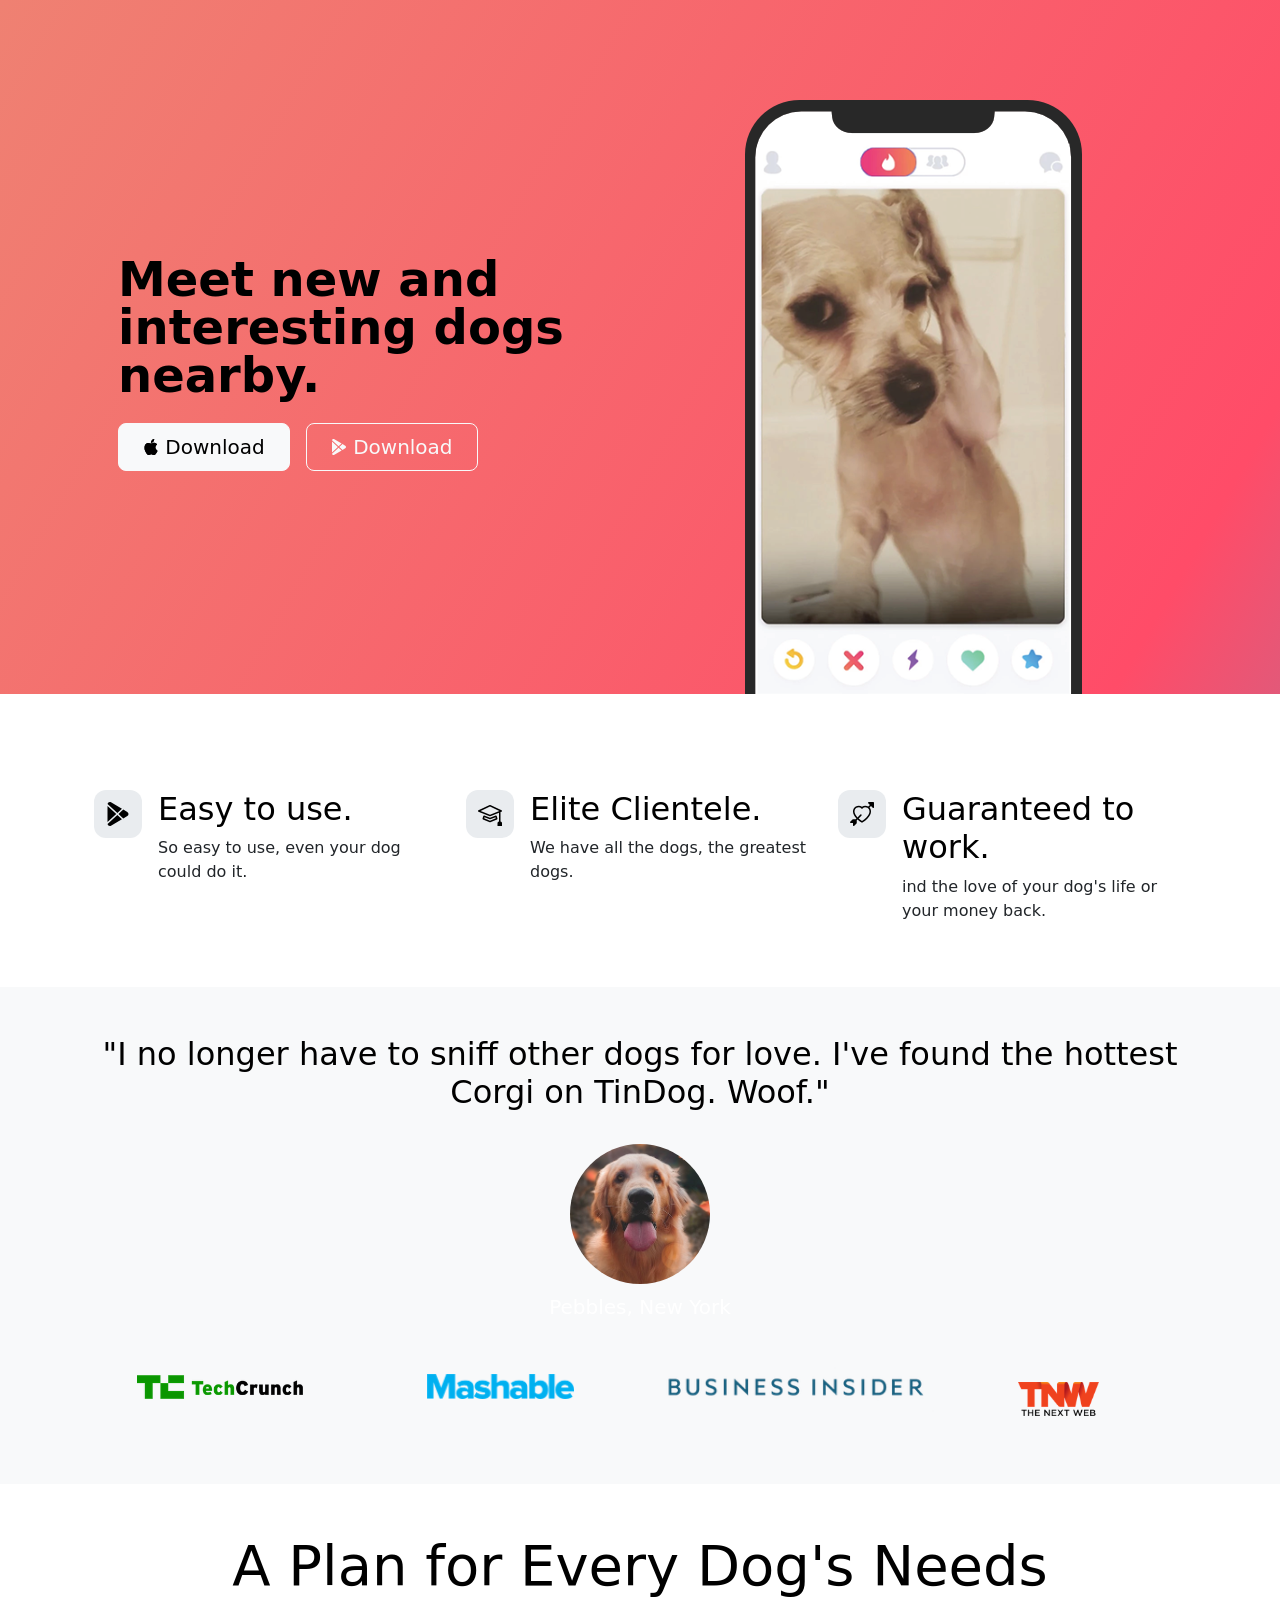
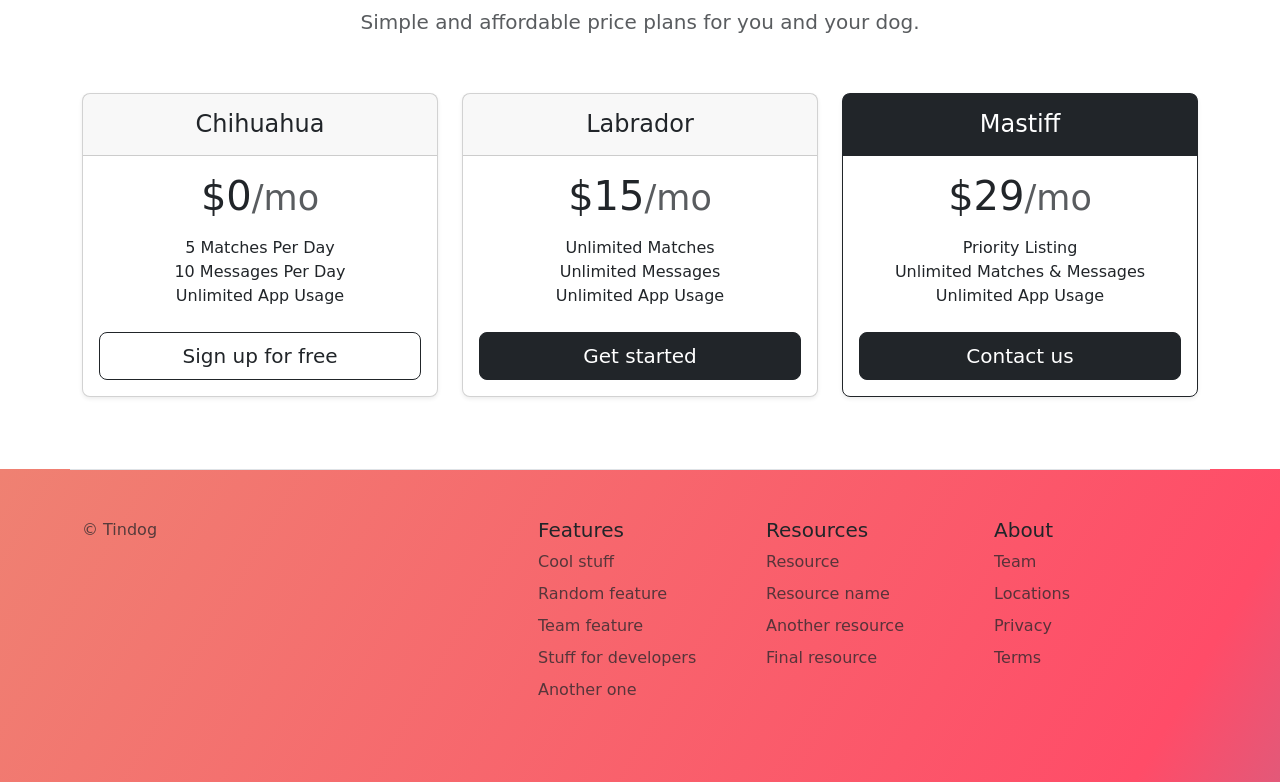
==== commit 4eb6f1e3: "Adjust padding in testimonial and pricing sections for improved layout" ====
--- a/index.html
+++ b/index.html
@@ -172,7 +172,7 @@
               "I no longer have to sniff other dogs for love. I've found the
               hottest Corgi on TinDog. Woof."
             </h2>
-            <div class="py-1">
+            <div class="py-4">
               <img
                 src="./images/dog-img.jpg"
                 class="bd-placeholder-img rounded-circle"
@@ -225,7 +225,7 @@
     <!-- Pricing -->
     <section id="pricing">
       <div class="container">
-        <div class="pricing-header p-3 pb-md-4 mx-auto text-center">
+        <div class="pricing-header my-4 py-4 pb-md-3 mx-auto text-center">
           <h1 class="display-4 fw-normal text-body-emphasis">
             A Plan for Every Dog's Needs
           </h1>
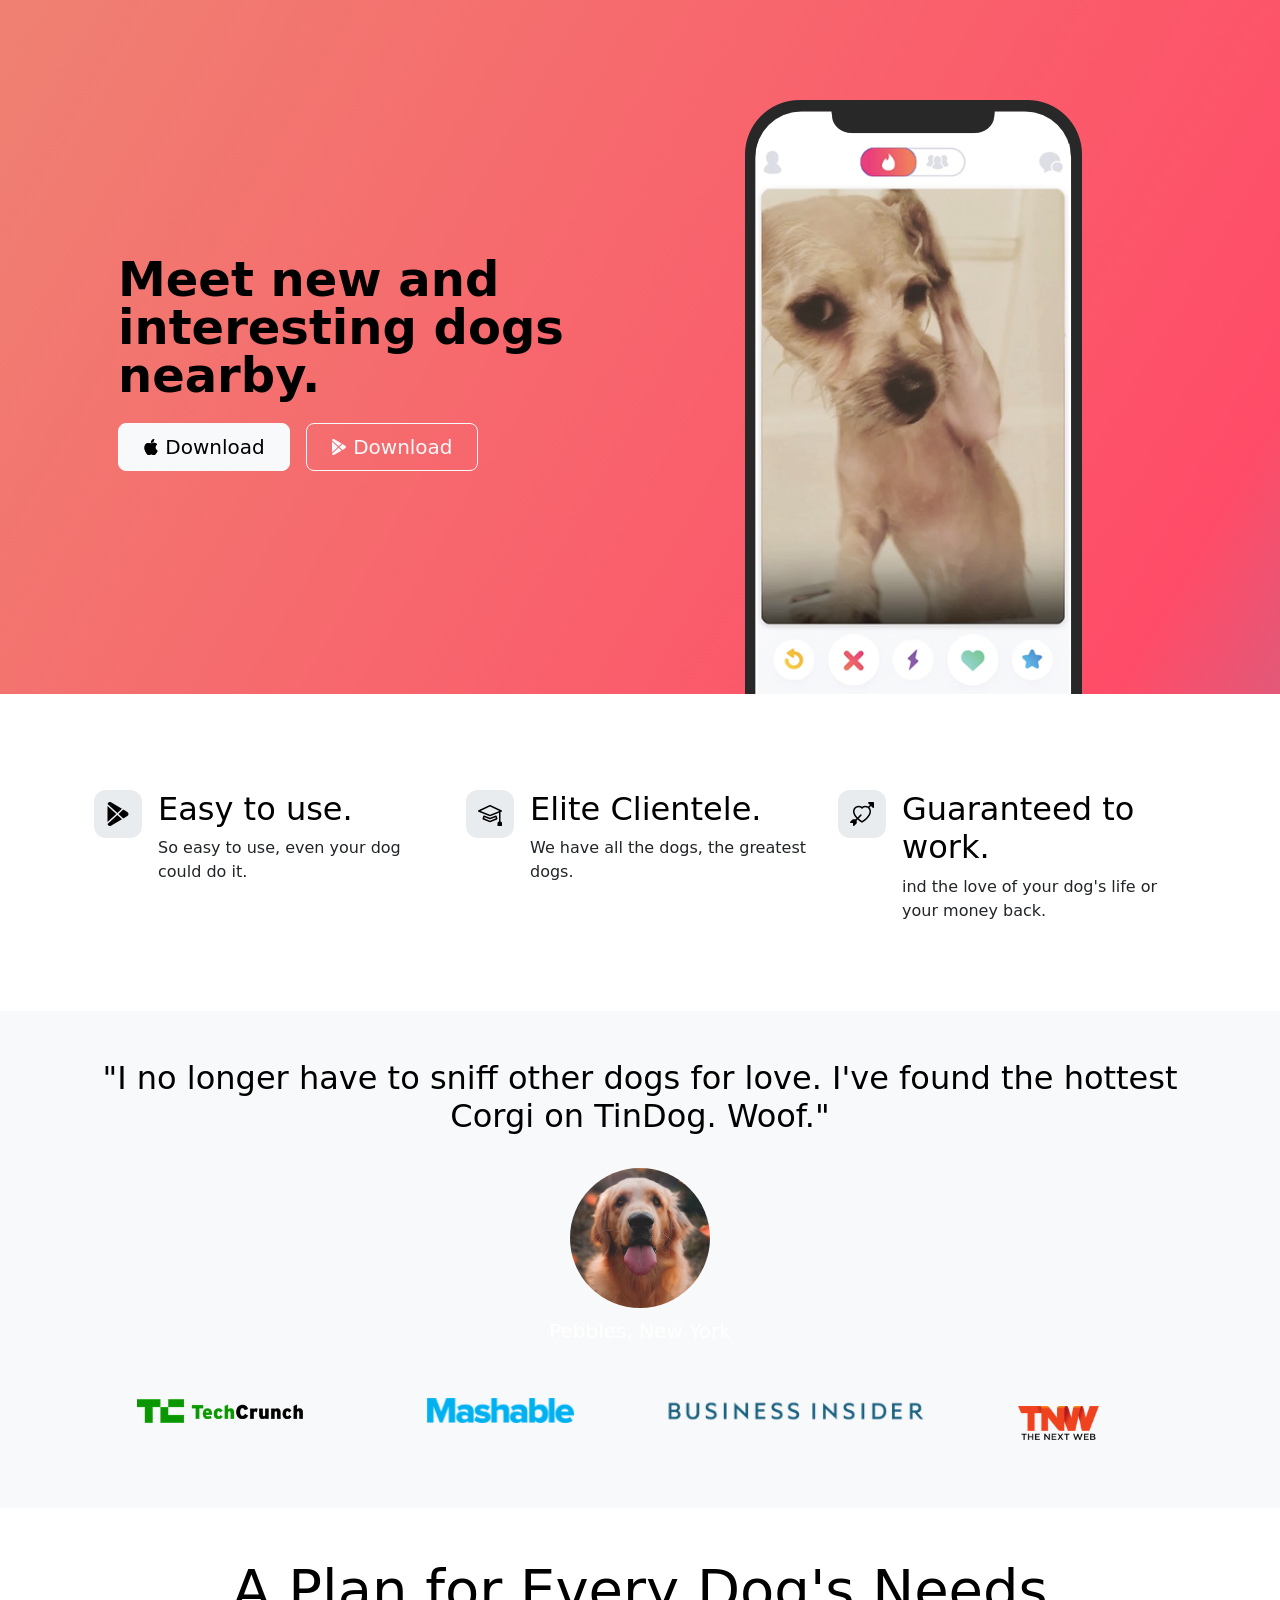
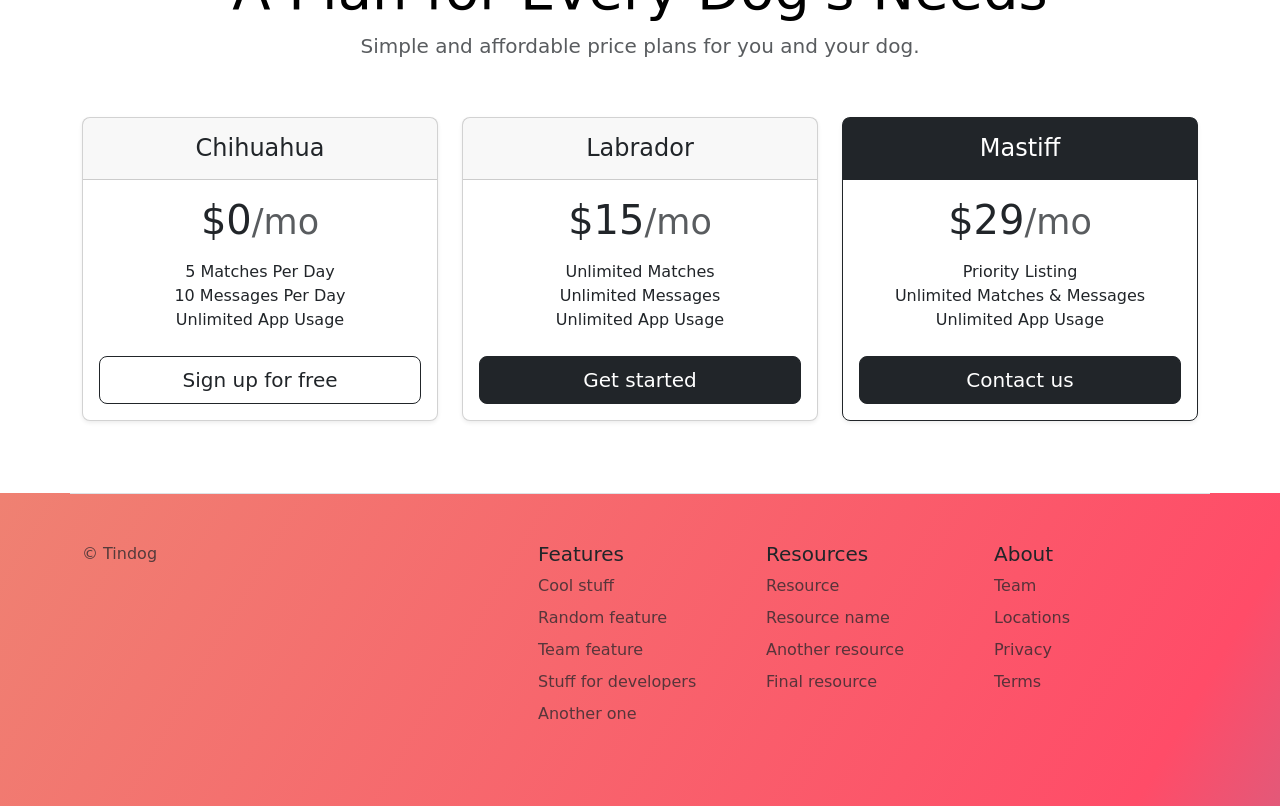
==== commit 4e840582: "Adjust padding in features section for improved layout" ====
--- a/index.html
+++ b/index.html
@@ -77,7 +77,7 @@
     <!-- Features -->
     <section id="features">
       <div class="container px-4 py-5 p-0" id="hanging-icons" height="200">
-        <div class="row g-4 py-5 pb-0 row-cols-1 row-cols-lg-3">
+        <div class="row g-4 py-5 pb-4 row-cols-1 row-cols-lg-3">
           <div class="col d-flex align-items-start">
             <div
               class="icon-square text-body-emphasis bg-body-secondary d-inline-flex align-items-center justify-content-center fs-4 flex-shrink-0 me-3"
